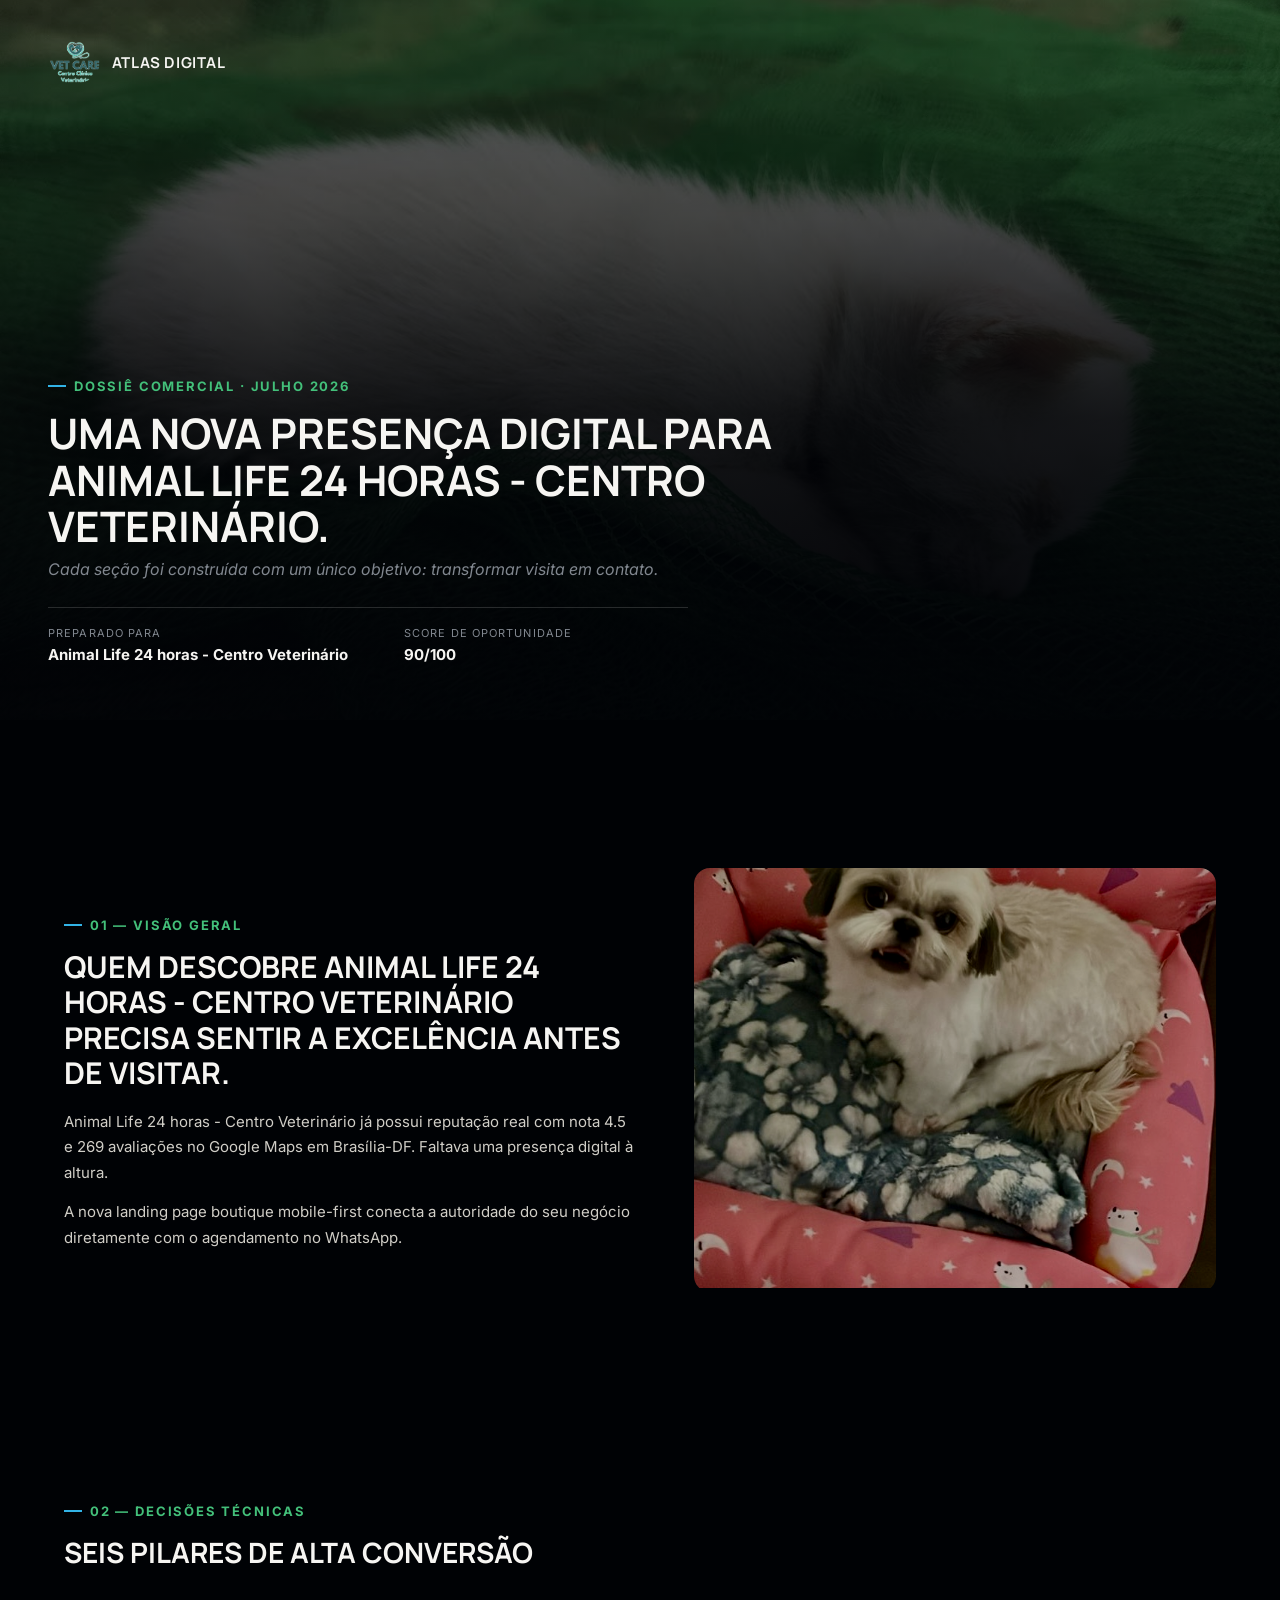
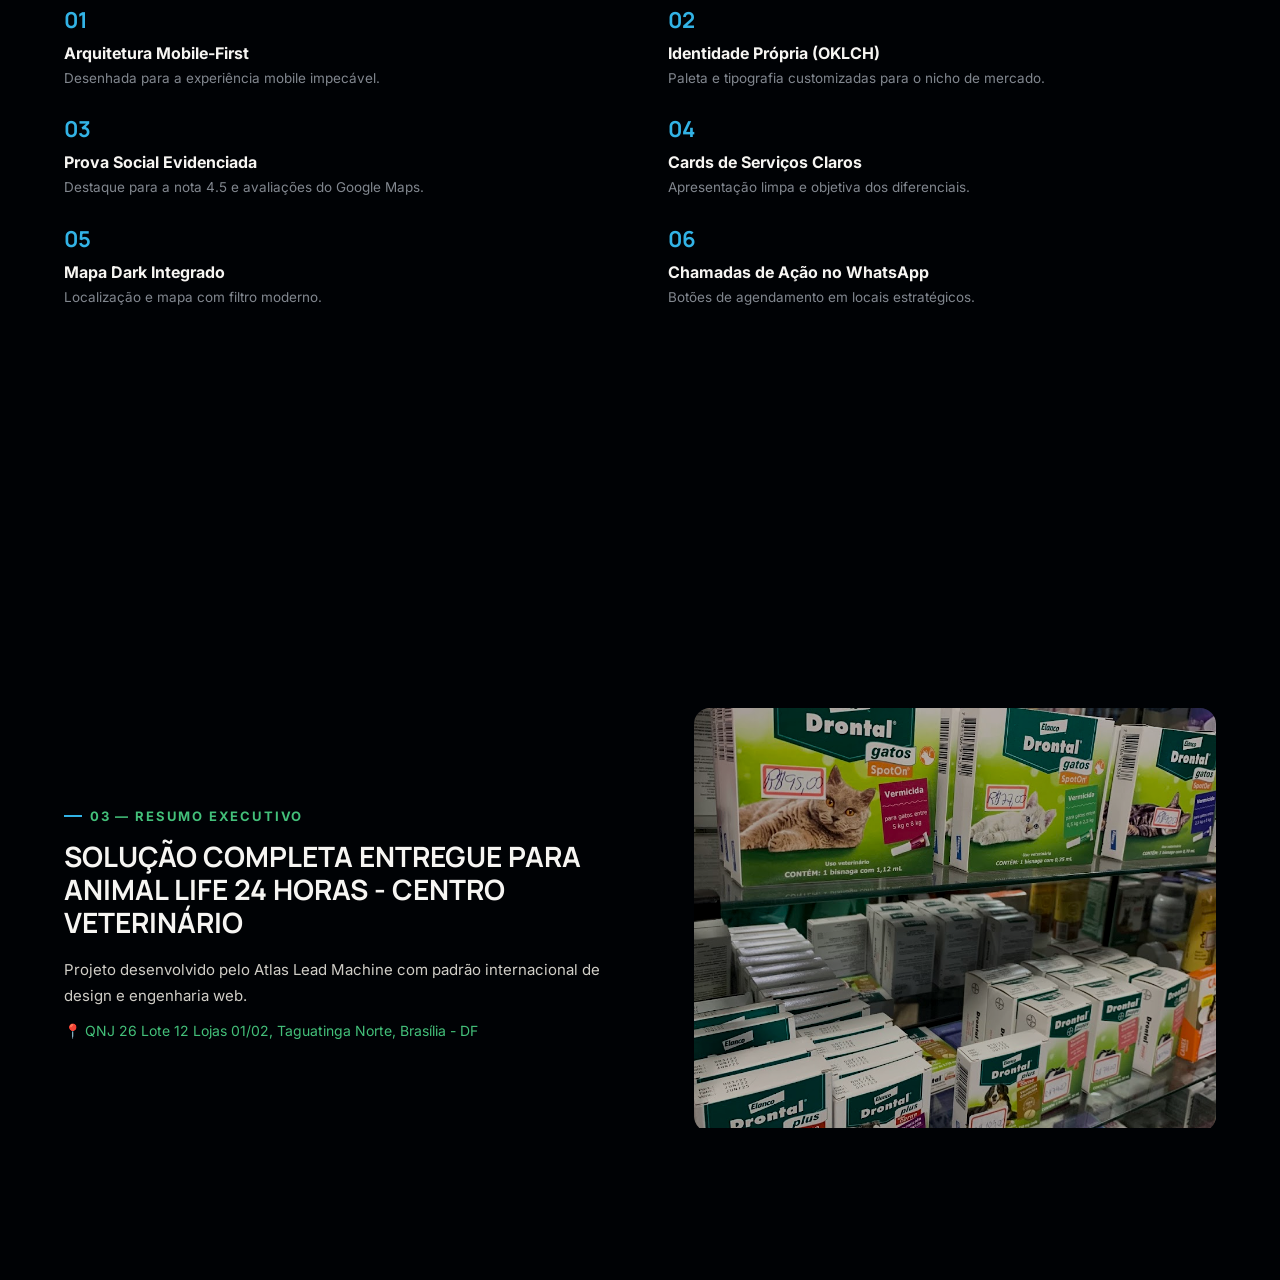
==== presentation/deck.html @ 10822656 "Bespoke DEO benchmark build for Animal Life 24 horas - Centro Veterinário (Atlas VIP - Mobile-first)" ====
<!DOCTYPE html>
<html lang="pt-BR">
<head>
<meta charset="utf-8">
<title>Dossiê — Animal Life 24 horas - Centro Veterinário</title>
<link rel="preconnect" href="https://fonts.googleapis.com">
<link rel="preconnect" href="https://fonts.gstatic.com" crossorigin>
<link href="https://fonts.googleapis.com/css2?family=Manrope:wght@700;800&family=Inter:wght@400;500;600;700&display=swap" rel="stylesheet">
<style>
  * { box-sizing:border-box; margin:0; padding:0; }
  body { background:oklch(0.08 0.02 255); font-family:'Inter', sans-serif; }
  .disp { font-family:'Manrope', sans-serif; font-weight:700; }
  .slide { width:1280px; height:720px; position:relative; overflow:hidden; background:oklch(0.08 0.02 255); color:oklch(0.97 0.004 90); }
  .eyebrow { display:inline-flex; align-items:center; gap:8px; font-weight:700; letter-spacing:.14em; font-size:13px; color:oklch(0.72 0.15 155); text-transform:uppercase; }
  .eyebrow::before { content:''; width:18px; height:2px; background:oklch(0.72 0.13 230); display:inline-block; }
  .photo-treat { filter: grayscale(.08) contrast(1.1) brightness(.72); }
  .num { font-family:'Manrope', sans-serif; font-weight:700; color:oklch(0.72 0.13 230); font-size:22px; }
  .panel { background:oklch(0.11 0.02 255); border:1px solid oklch(1 0 0 / 8%); border-radius:16px; }
  .muted { color: oklch(0.62 0.014 255); }
  .ink { color: oklch(0.85 0.01 90); }
</style>
</head>
<body>

<!-- SLIDE 0 — CAPA -->
<section class="slide">
  <img src="../assets/img/photo_1.jpg" class="photo-treat" style="position:absolute;inset:0;width:100%;height:100%;object-fit:cover;">
  <div style="position:absolute;inset:0;background:linear-gradient(0deg,oklch(0.08 0.02 255 / .97) 10%,oklch(0.08 0.02 255 / .88) 42%,oklch(0.08 0.02 255 / .6) 70%,oklch(0.08 0.02 255 / .4) 100%);"></div>
  <div style="position:absolute;top:40px;left:48px;display:flex;align-items:center;gap:12px;">
    <img src="../assets/img/logo.png" style="height:44px;border-radius:50%;">
    <span style="font-family:'Manrope', sans-serif;font-weight:700;font-size:15px;text-transform:uppercase;letter-spacing:.04em;">Atlas Digital</span>
  </div>
  <div style="position:absolute;left:48px;right:48px;bottom:56px;">
    <span class="eyebrow">Dossiê Comercial · Julho 2026</span>
    <h1 class="disp" style="font-size:42px;line-height:1.1;text-transform:uppercase;margin:16px 0 10px;max-width:860px;">Uma nova presença digital para Animal Life 24 horas - Centro Veterinário.</h1>
    <p style="font-style:italic;font-size:16px;max-width:640px;margin-bottom:28px;" class="muted">Cada seção foi construída com um único objetivo: transformar visita em contato.</p>
    <div style="display:flex;gap:56px;padding-top:18px;border-top:1px solid oklch(1 0 0 / 15%);max-width:640px;">
      <div><span style="font-size:11px;letter-spacing:.1em;text-transform:uppercase;display:block;margin-bottom:4px;" class="muted">Preparado para</span><strong style="font-size:15px;">Animal Life 24 horas - Centro Veterinário</strong></div>
      <div><span style="font-size:11px;letter-spacing:.1em;text-transform:uppercase;display:block;margin-bottom:4px;" class="muted">Score de Oportunidade</span><strong style="font-size:15px;">90/100</strong></div>
    </div>
  </div>
</section>

<!-- SLIDE 1 — VISÃO GERAL -->
<section class="slide" style="display:flex;align-items:center;padding:0 64px;gap:56px;">
  <div style="flex:1.1;">
    <span class="eyebrow">01 — Visão Geral</span>
    <h2 class="disp" style="font-size:30px;text-transform:uppercase;line-height:1.18;margin:16px 0 18px;">Quem descobre Animal Life 24 horas - Centro Veterinário precisa sentir a excelência antes de visitar.</h2>
    <p style="font-size:15px;line-height:1.7;margin-bottom:14px;" class="ink">Animal Life 24 horas - Centro Veterinário já possui reputação real com nota 4.5 e 269 avaliações no Google Maps em Brasília-DF. Faltava uma presença digital à altura.</p>
    <p style="font-size:15px;line-height:1.7;" class="ink">A nova landing page boutique mobile-first conecta a autoridade do seu negócio diretamente com o agendamento no WhatsApp.</p>
  </div>
  <div style="flex:1;border-radius:16px;overflow:hidden;">
    <img src="../assets/img/photo_2.jpg" class="photo-treat" style="width:100%;height:420px;object-fit:cover;">
  </div>
</section>

<!-- SLIDE 2 — DECISÕES DE DESIGN -->
<section class="slide" style="padding:56px 64px;">
  <span class="eyebrow">02 — Decisões Técnicas</span>
  <h2 class="disp" style="font-size:28px;text-transform:uppercase;margin:14px 0 34px;">Seis pilares de alta conversão</h2>
  <div style="display:grid;grid-template-columns:1fr 1fr;column-gap:56px;row-gap:26px;">
    <div><span class="num">01</span><strong style="display:block;font-size:16px;margin:8px 0 4px;">Arquitetura Mobile-First</strong><span style="font-size:13.5px;line-height:1.5;" class="muted">Desenhada para a experiência mobile impecável.</span></div>
    <div><span class="num">02</span><strong style="display:block;font-size:16px;margin:8px 0 4px;">Identidade Própria (OKLCH)</strong><span style="font-size:13.5px;line-height:1.5;" class="muted">Paleta e tipografia customizadas para o nicho de mercado.</span></div>
    <div><span class="num">03</span><strong style="display:block;font-size:16px;margin:8px 0 4px;">Prova Social Evidenciada</strong><span style="font-size:13.5px;line-height:1.5;" class="muted">Destaque para a nota 4.5 e avaliações do Google Maps.</span></div>
    <div><span class="num">04</span><strong style="display:block;font-size:16px;margin:8px 0 4px;">Cards de Serviços Claros</strong><span style="font-size:13.5px;line-height:1.5;" class="muted">Apresentação limpa e objetiva dos diferenciais.</span></div>
    <div><span class="num">05</span><strong style="display:block;font-size:16px;margin:8px 0 4px;">Mapa Dark Integrado</strong><span style="font-size:13.5px;line-height:1.5;" class="muted">Localização e mapa com filtro moderno.</span></div>
    <div><span class="num">06</span><strong style="display:block;font-size:16px;margin:8px 0 4px;">Chamadas de Ação no WhatsApp</strong><span style="font-size:13.5px;line-height:1.5;" class="muted">Botões de agendamento em locais estratégicos.</span></div>
  </div>
</section>

<!-- SLIDE 3 — RESUMO DO PROJETO -->
<section class="slide" style="display:flex;align-items:center;padding:0 64px;gap:56px;">
  <div style="flex:1.1;">
    <span class="eyebrow">03 — Resumo Executivo</span>
    <h2 class="disp" style="font-size:28px;text-transform:uppercase;line-height:1.18;margin:16px 0 18px;">Solução completa entregue para Animal Life 24 horas - Centro Veterinário</h2>
    <p style="font-size:15px;line-height:1.7;margin-bottom:14px;" class="ink">Projeto desenvolvido pelo Atlas Lead Machine com padrão internacional de design e engenharia web.</p>
    <p style="font-size:14px;color:oklch(0.72 0.15 155);">📍 QNJ 26 Lote 12 Lojas 01/02, Taguatinga Norte, Brasília - DF</p>
  </div>
  <div style="flex:1;border-radius:16px;overflow:hidden;">
    <img src="../assets/img/photo_3.jpg" class="photo-treat" style="width:100%;height:420px;object-fit:cover;">
  </div>
</section>

</body>
</html>
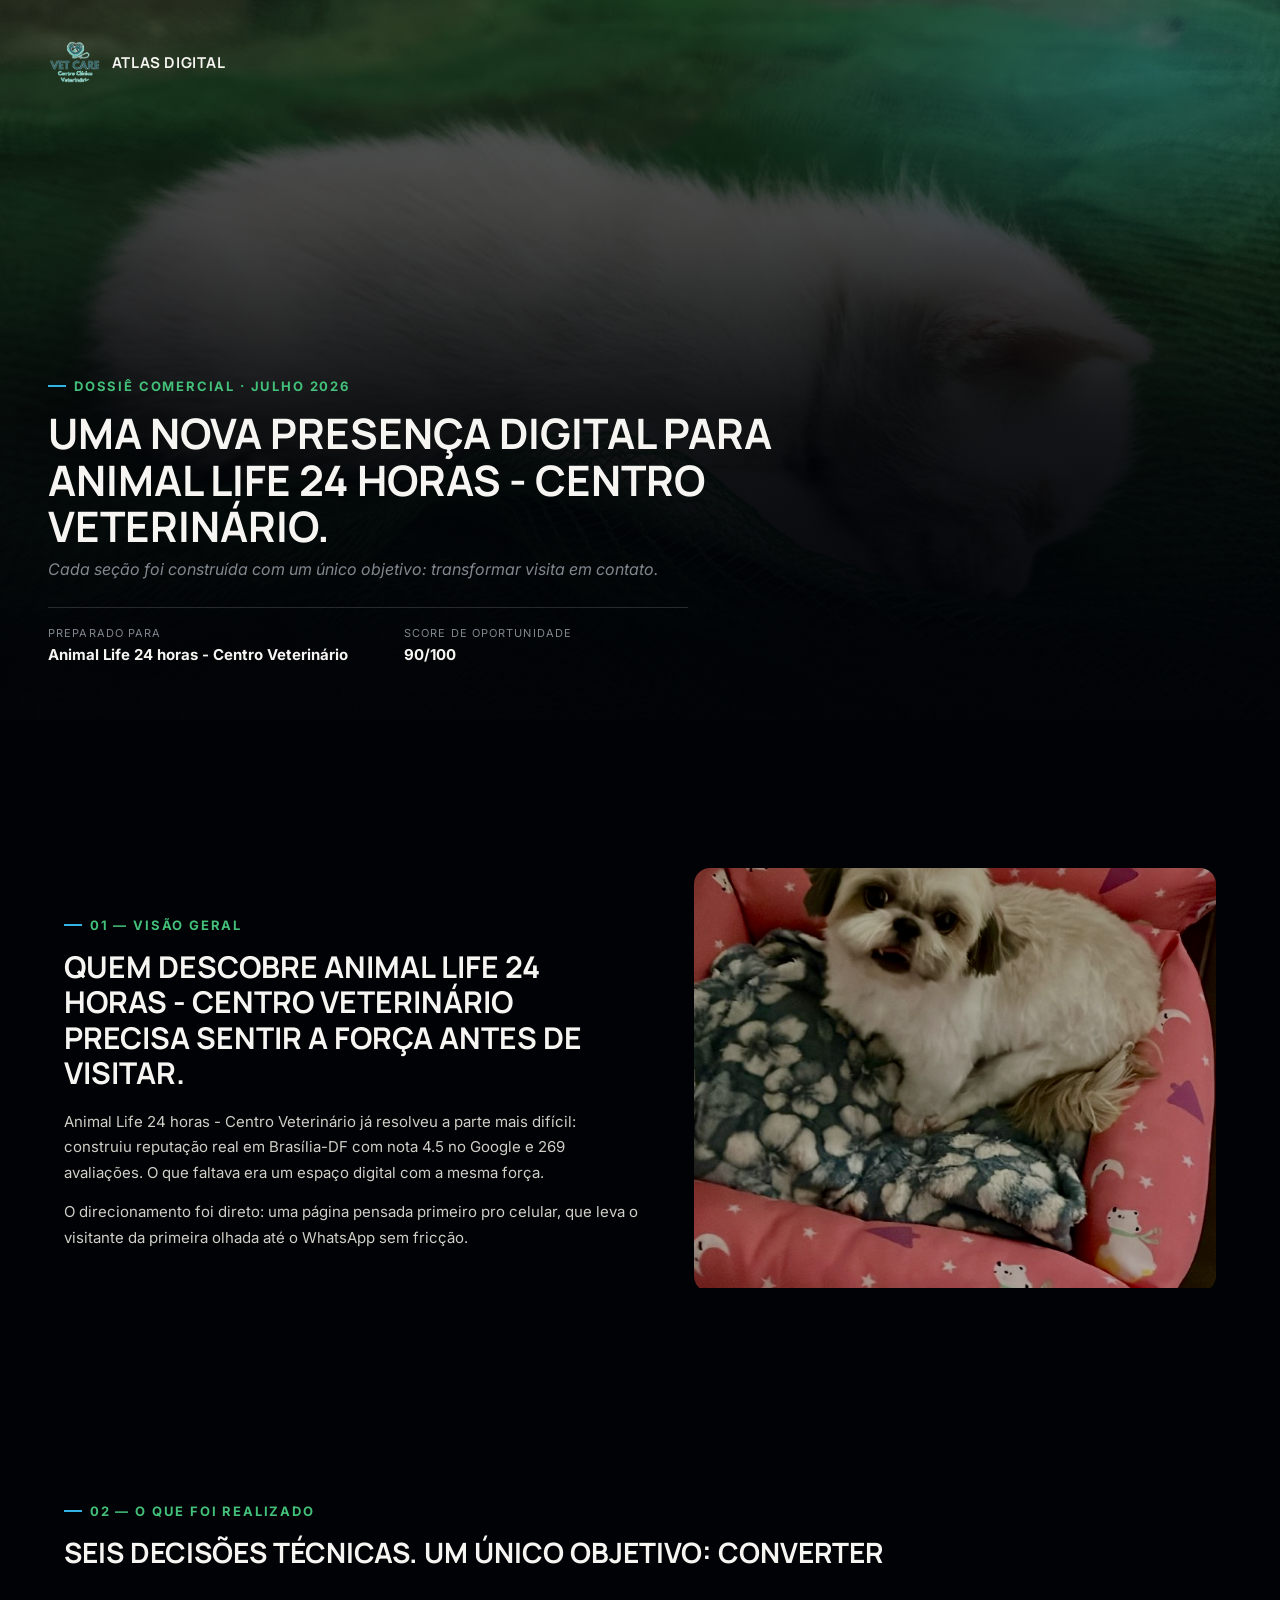
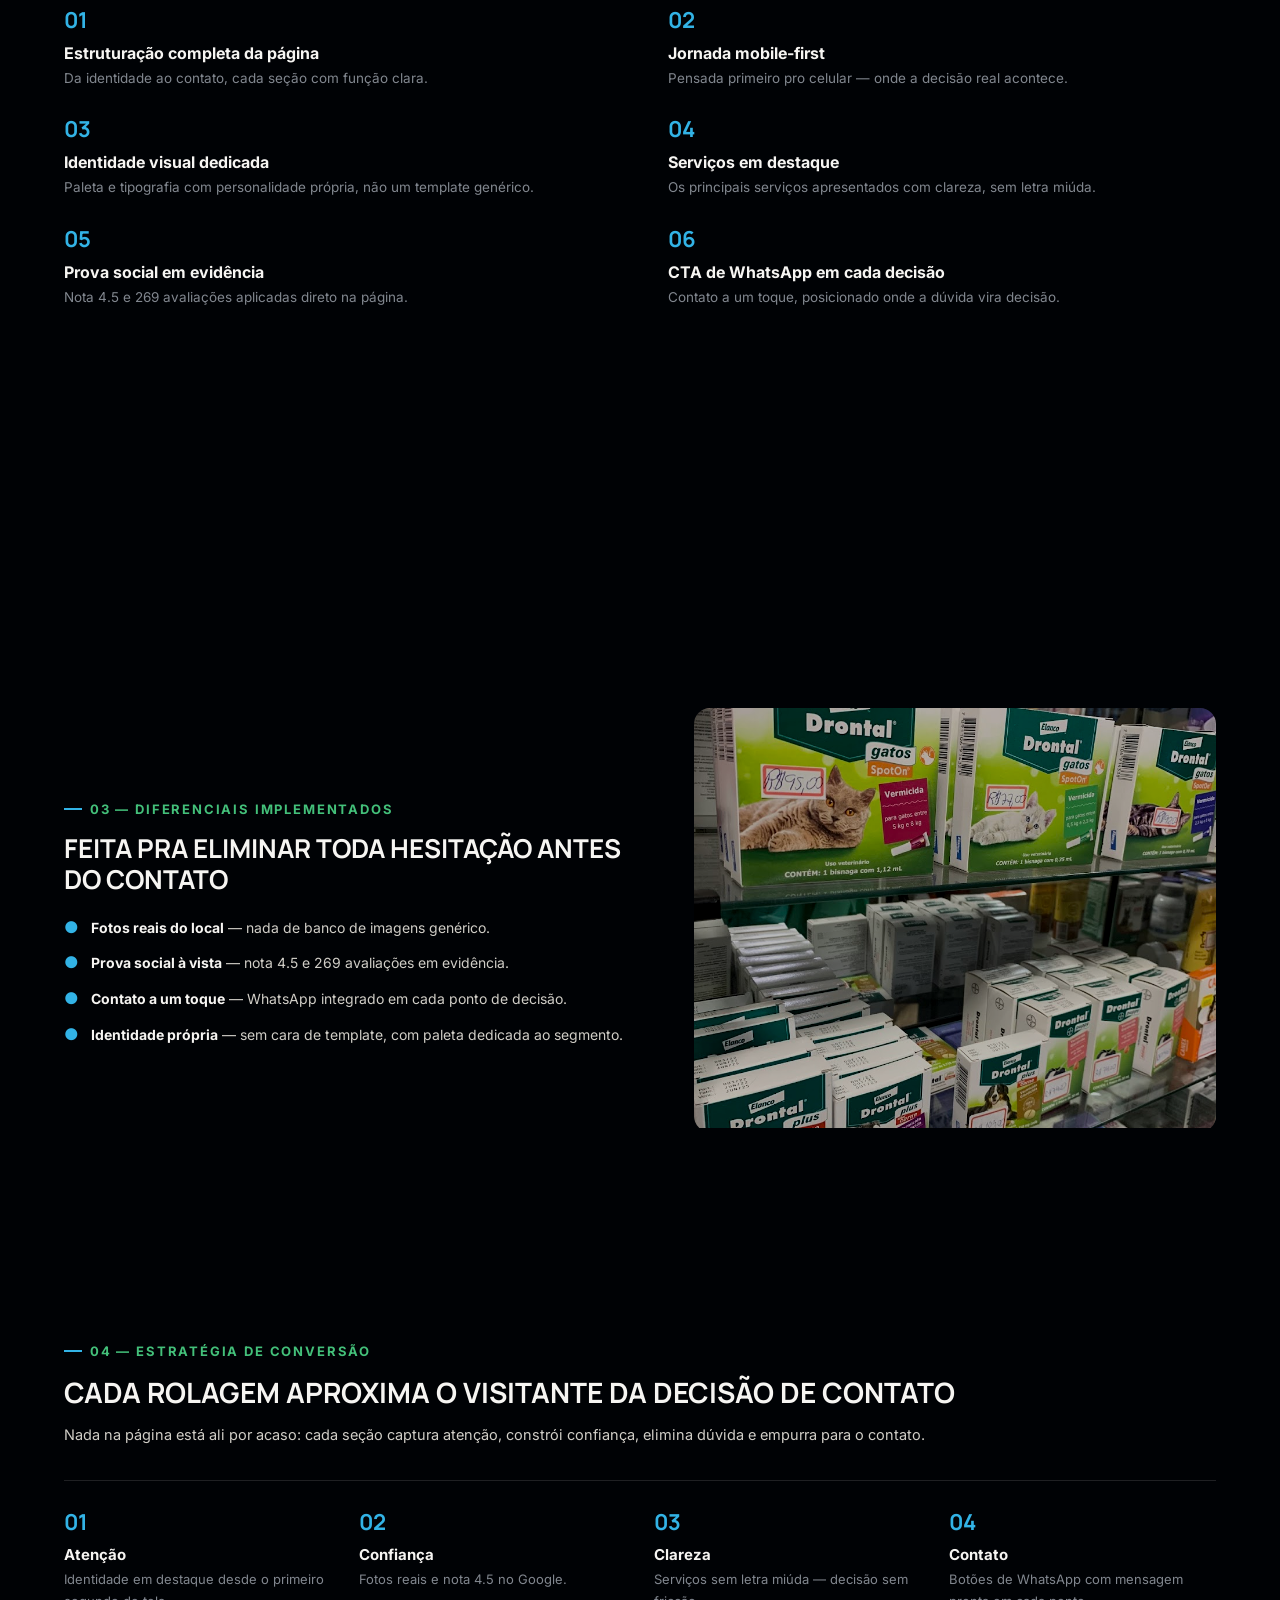
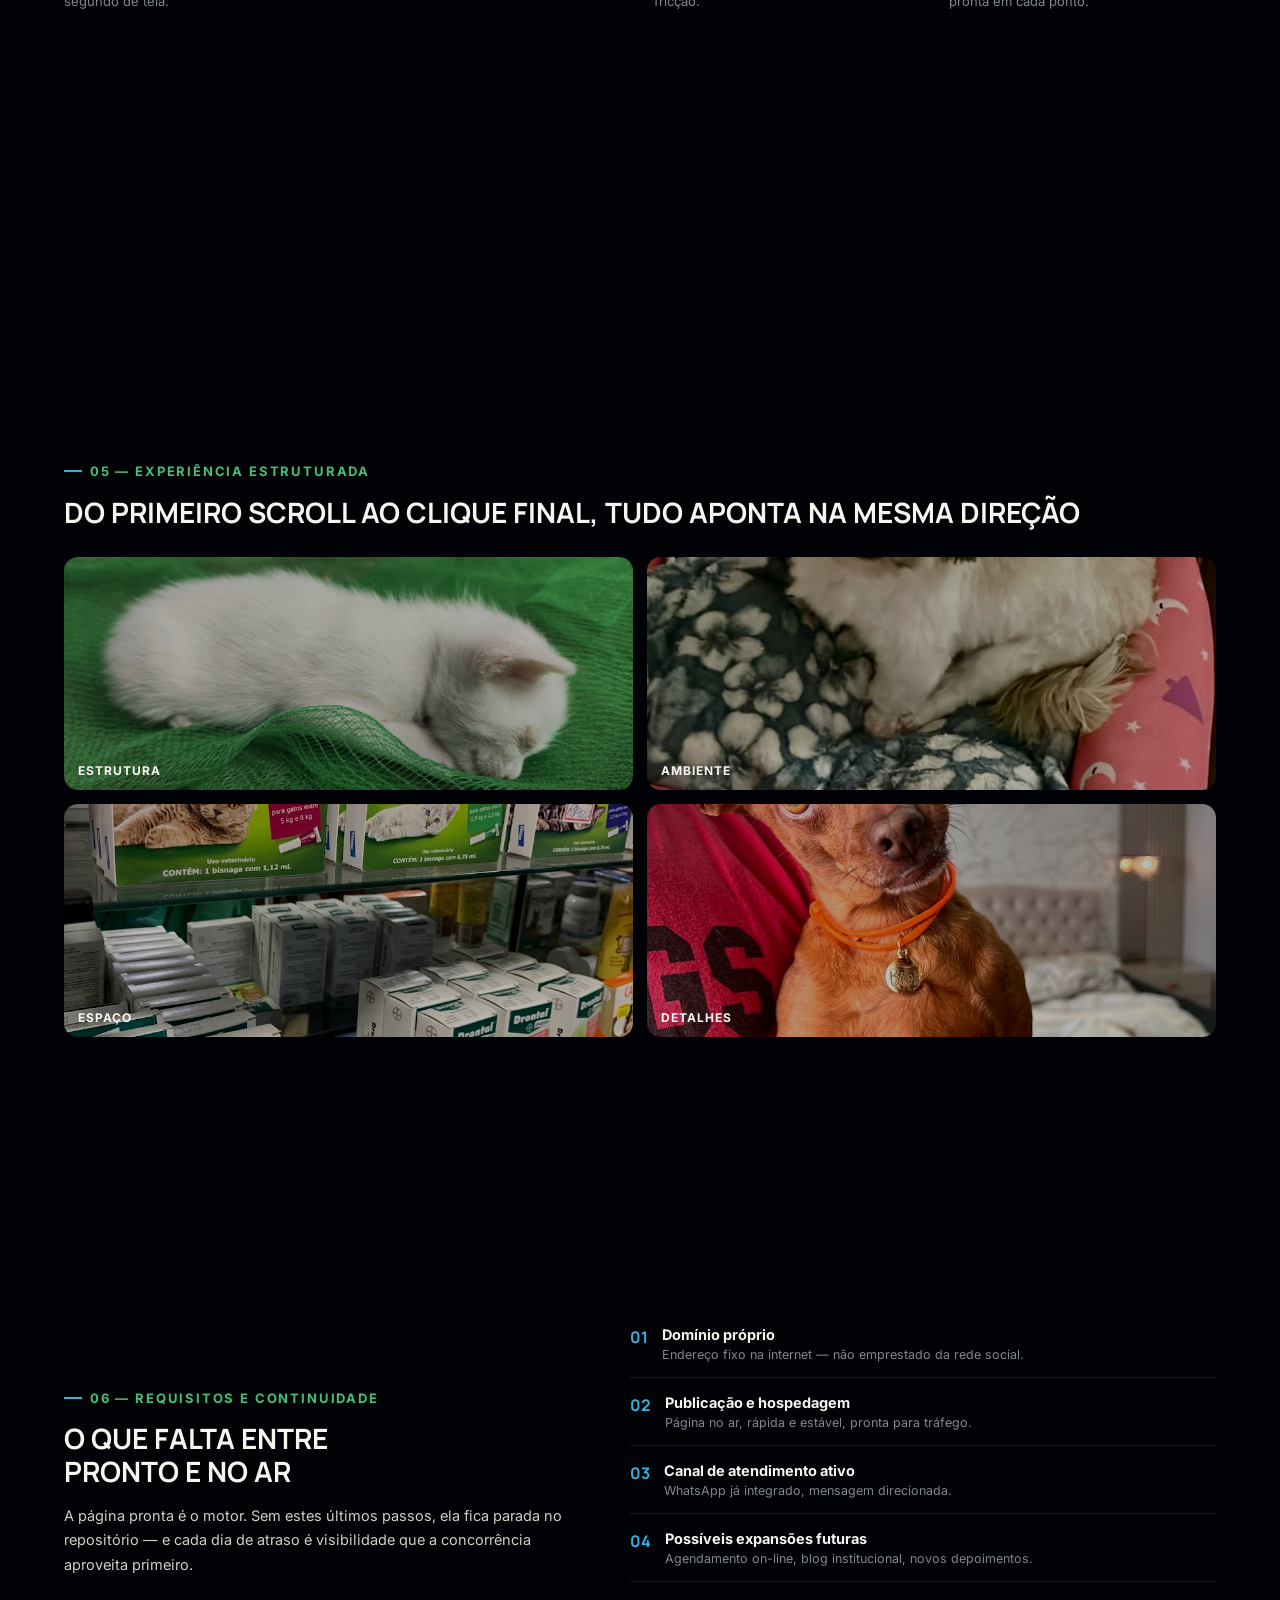
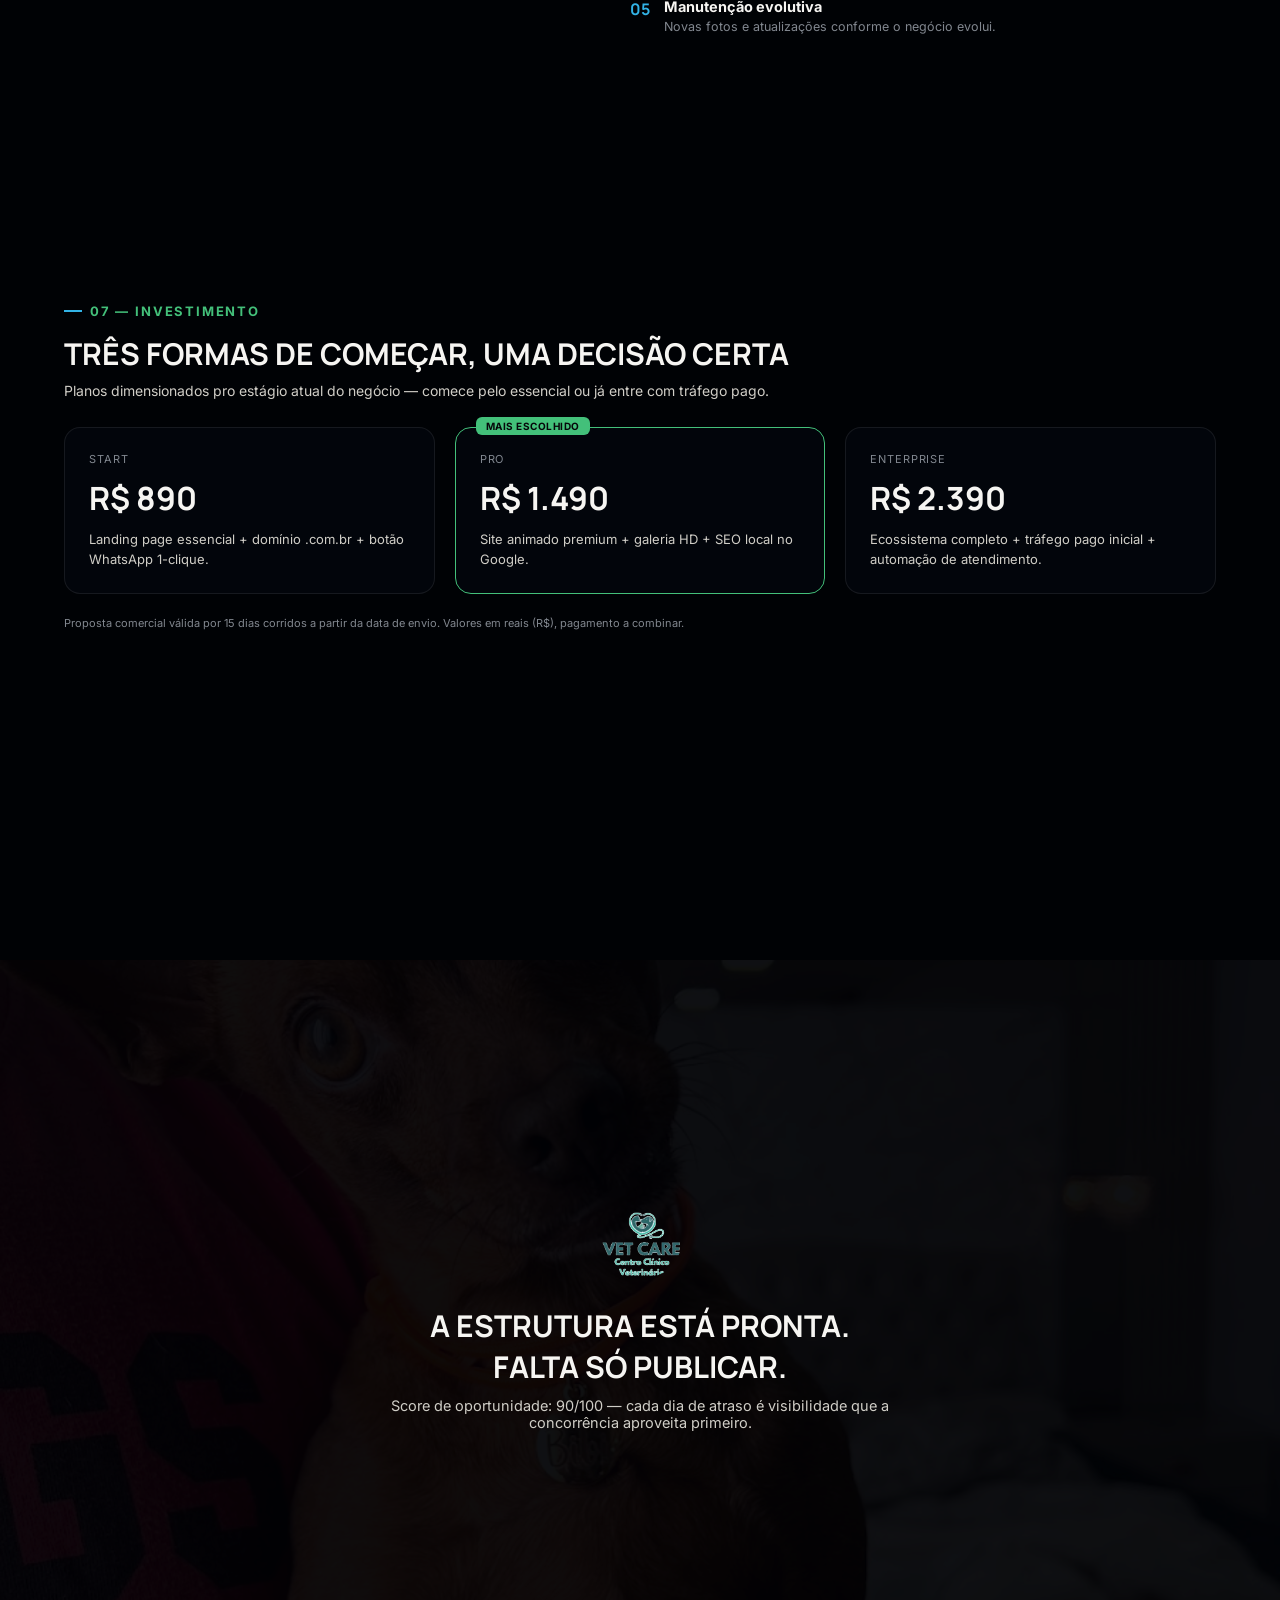
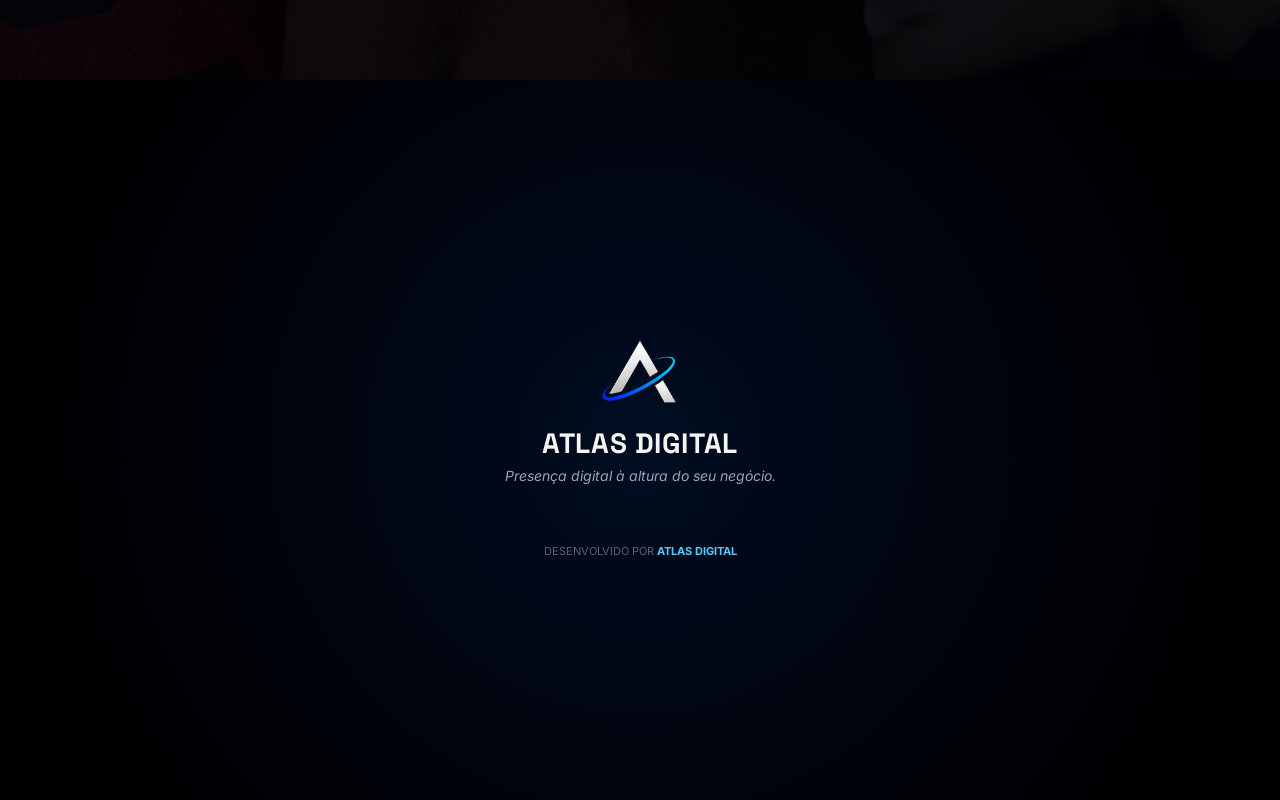
==== commit ebcbecaa: "Add complete 10-slide PDF dossier with Investment proposal" ====
--- a/presentation/deck.html
+++ b/presentation/deck.html
@@ -5,7 +5,7 @@
 <title>Dossiê — Animal Life 24 horas - Centro Veterinário</title>
 <link rel="preconnect" href="https://fonts.googleapis.com">
 <link rel="preconnect" href="https://fonts.gstatic.com" crossorigin>
-<link href="https://fonts.googleapis.com/css2?family=Manrope:wght@700;800&family=Inter:wght@400;500;600;700&display=swap" rel="stylesheet">
+<link href="https://fonts.googleapis.com/css2?family=Manrope:wght@700;800&family=Inter:wght@400;500;600;700&family=Space+Grotesk:wght@700&display=swap" rel="stylesheet">
 <style>
   * { box-sizing:border-box; margin:0; padding:0; }
   body { background:oklch(0.08 0.02 255); font-family:'Inter', sans-serif; }
@@ -26,6 +26,7 @@
 <section class="slide">
   <img src="../assets/img/photo_1.jpg" class="photo-treat" style="position:absolute;inset:0;width:100%;height:100%;object-fit:cover;">
   <div style="position:absolute;inset:0;background:linear-gradient(0deg,oklch(0.08 0.02 255 / .97) 10%,oklch(0.08 0.02 255 / .88) 42%,oklch(0.08 0.02 255 / .6) 70%,oklch(0.08 0.02 255 / .4) 100%);"></div>
+  <div style="position:absolute;inset:0;background:radial-gradient(ellipse 50% 40% at 90% 10%,oklch(0.72 0.13 230 / .25),transparent 70%);"></div>
   <div style="position:absolute;top:40px;left:48px;display:flex;align-items:center;gap:12px;">
     <img src="../assets/img/logo.png" style="height:44px;border-radius:50%;">
     <span style="font-family:'Manrope', sans-serif;font-weight:700;font-size:15px;text-transform:uppercase;letter-spacing:.04em;">Atlas Digital</span>
@@ -45,41 +46,131 @@
 <section class="slide" style="display:flex;align-items:center;padding:0 64px;gap:56px;">
   <div style="flex:1.1;">
     <span class="eyebrow">01 — Visão Geral</span>
-    <h2 class="disp" style="font-size:30px;text-transform:uppercase;line-height:1.18;margin:16px 0 18px;">Quem descobre Animal Life 24 horas - Centro Veterinário precisa sentir a excelência antes de visitar.</h2>
-    <p style="font-size:15px;line-height:1.7;margin-bottom:14px;" class="ink">Animal Life 24 horas - Centro Veterinário já possui reputação real com nota 4.5 e 269 avaliações no Google Maps em Brasília-DF. Faltava uma presença digital à altura.</p>
-    <p style="font-size:15px;line-height:1.7;" class="ink">A nova landing page boutique mobile-first conecta a autoridade do seu negócio diretamente com o agendamento no WhatsApp.</p>
+    <h2 class="disp" style="font-size:30px;text-transform:uppercase;line-height:1.18;margin:16px 0 18px;">Quem descobre Animal Life 24 horas - Centro Veterinário precisa sentir a força antes de visitar.</h2>
+    <p style="font-size:15px;line-height:1.7;margin-bottom:14px;" class="ink">Animal Life 24 horas - Centro Veterinário já resolveu a parte mais difícil: construiu reputação real em Brasília-DF com nota 4.5 no Google e 269 avaliações. O que faltava era um espaço digital com a mesma força.</p>
+    <p style="font-size:15px;line-height:1.7;" class="ink">O direcionamento foi direto: uma página pensada primeiro pro celular, que leva o visitante da primeira olhada até o WhatsApp sem fricção.</p>
   </div>
   <div style="flex:1;border-radius:16px;overflow:hidden;">
     <img src="../assets/img/photo_2.jpg" class="photo-treat" style="width:100%;height:420px;object-fit:cover;">
   </div>
 </section>
 
-<!-- SLIDE 2 — DECISÕES DE DESIGN -->
+<!-- SLIDE 2 — O QUE FOI REALIZADO -->
 <section class="slide" style="padding:56px 64px;">
-  <span class="eyebrow">02 — Decisões Técnicas</span>
-  <h2 class="disp" style="font-size:28px;text-transform:uppercase;margin:14px 0 34px;">Seis pilares de alta conversão</h2>
+  <span class="eyebrow">02 — O que foi realizado</span>
+  <h2 class="disp" style="font-size:28px;text-transform:uppercase;margin:14px 0 34px;">Seis decisões técnicas. Um único objetivo: converter</h2>
   <div style="display:grid;grid-template-columns:1fr 1fr;column-gap:56px;row-gap:26px;">
-    <div><span class="num">01</span><strong style="display:block;font-size:16px;margin:8px 0 4px;">Arquitetura Mobile-First</strong><span style="font-size:13.5px;line-height:1.5;" class="muted">Desenhada para a experiência mobile impecável.</span></div>
-    <div><span class="num">02</span><strong style="display:block;font-size:16px;margin:8px 0 4px;">Identidade Própria (OKLCH)</strong><span style="font-size:13.5px;line-height:1.5;" class="muted">Paleta e tipografia customizadas para o nicho de mercado.</span></div>
-    <div><span class="num">03</span><strong style="display:block;font-size:16px;margin:8px 0 4px;">Prova Social Evidenciada</strong><span style="font-size:13.5px;line-height:1.5;" class="muted">Destaque para a nota 4.5 e avaliações do Google Maps.</span></div>
-    <div><span class="num">04</span><strong style="display:block;font-size:16px;margin:8px 0 4px;">Cards de Serviços Claros</strong><span style="font-size:13.5px;line-height:1.5;" class="muted">Apresentação limpa e objetiva dos diferenciais.</span></div>
-    <div><span class="num">05</span><strong style="display:block;font-size:16px;margin:8px 0 4px;">Mapa Dark Integrado</strong><span style="font-size:13.5px;line-height:1.5;" class="muted">Localização e mapa com filtro moderno.</span></div>
-    <div><span class="num">06</span><strong style="display:block;font-size:16px;margin:8px 0 4px;">Chamadas de Ação no WhatsApp</strong><span style="font-size:13.5px;line-height:1.5;" class="muted">Botões de agendamento em locais estratégicos.</span></div>
+    <div><span class="num">01</span><strong style="display:block;font-size:16px;margin:8px 0 4px;">Estruturação completa da página</strong><span style="font-size:13.5px;line-height:1.5;" class="muted">Da identidade ao contato, cada seção com função clara.</span></div>
+    <div><span class="num">02</span><strong style="display:block;font-size:16px;margin:8px 0 4px;">Jornada mobile-first</strong><span style="font-size:13.5px;line-height:1.5;" class="muted">Pensada primeiro pro celular — onde a decisão real acontece.</span></div>
+    <div><span class="num">03</span><strong style="display:block;font-size:16px;margin:8px 0 4px;">Identidade visual dedicada</strong><span style="font-size:13.5px;line-height:1.5;" class="muted">Paleta e tipografia com personalidade própria, não um template genérico.</span></div>
+    <div><span class="num">04</span><strong style="display:block;font-size:16px;margin:8px 0 4px;">Serviços em destaque</strong><span style="font-size:13.5px;line-height:1.5;" class="muted">Os principais serviços apresentados com clareza, sem letra miúda.</span></div>
+    <div><span class="num">05</span><strong style="display:block;font-size:16px;margin:8px 0 4px;">Prova social em evidência</strong><span style="font-size:13.5px;line-height:1.5;" class="muted">Nota 4.5 e 269 avaliações aplicadas direto na página.</span></div>
+    <div><span class="num">06</span><strong style="display:block;font-size:16px;margin:8px 0 4px;">CTA de WhatsApp em cada decisão</strong><span style="font-size:13.5px;line-height:1.5;" class="muted">Contato a um toque, posicionado onde a dúvida vira decisão.</span></div>
   </div>
 </section>
 
-<!-- SLIDE 3 — RESUMO DO PROJETO -->
+<!-- SLIDE 3 — DIFERENCIAIS -->
 <section class="slide" style="display:flex;align-items:center;padding:0 64px;gap:56px;">
   <div style="flex:1.1;">
-    <span class="eyebrow">03 — Resumo Executivo</span>
-    <h2 class="disp" style="font-size:28px;text-transform:uppercase;line-height:1.18;margin:16px 0 18px;">Solução completa entregue para Animal Life 24 horas - Centro Veterinário</h2>
-    <p style="font-size:15px;line-height:1.7;margin-bottom:14px;" class="ink">Projeto desenvolvido pelo Atlas Lead Machine com padrão internacional de design e engenharia web.</p>
-    <p style="font-size:14px;color:oklch(0.72 0.15 155);">📍 QNJ 26 Lote 12 Lojas 01/02, Taguatinga Norte, Brasília - DF</p>
+    <span class="eyebrow">03 — Diferenciais implementados</span>
+    <h2 class="disp" style="font-size:26px;text-transform:uppercase;line-height:1.18;margin:16px 0 22px;">Feita pra eliminar toda hesitação antes do contato</h2>
+    <div style="display:flex;flex-direction:column;gap:14px;">
+      <div style="display:flex;gap:12px;"><span style="color:oklch(0.72 0.13 230);">●</span><span style="font-size:14px;line-height:1.55;" class="ink"><strong style="color:oklch(0.97 0.004 90);">Fotos reais do local</strong> — nada de banco de imagens genérico.</span></div>
+      <div style="display:flex;gap:12px;"><span style="color:oklch(0.72 0.13 230);">●</span><span style="font-size:14px;line-height:1.55;" class="ink"><strong style="color:oklch(0.97 0.004 90);">Prova social à vista</strong> — nota 4.5 e 269 avaliações em evidência.</span></div>
+      <div style="display:flex;gap:12px;"><span style="color:oklch(0.72 0.13 230);">●</span><span style="font-size:14px;line-height:1.55;" class="ink"><strong style="color:oklch(0.97 0.004 90);">Contato a um toque</strong> — WhatsApp integrado em cada ponto de decisão.</span></div>
+      <div style="display:flex;gap:12px;"><span style="color:oklch(0.72 0.13 230);">●</span><span style="font-size:14px;line-height:1.55;" class="ink"><strong style="color:oklch(0.97 0.004 90);">Identidade própria</strong> — sem cara de template, com paleta dedicada ao segmento.</span></div>
+    </div>
   </div>
   <div style="flex:1;border-radius:16px;overflow:hidden;">
     <img src="../assets/img/photo_3.jpg" class="photo-treat" style="width:100%;height:420px;object-fit:cover;">
   </div>
 </section>
 
+<!-- SLIDE 4 — ESTRATÉGIA DE CONVERSÃO -->
+<section class="slide" style="padding:56px 64px;">
+  <span class="eyebrow">04 — Estratégia de conversão</span>
+  <h2 class="disp" style="font-size:28px;text-transform:uppercase;margin:14px 0 12px;">Cada rolagem aproxima o visitante da decisão de contato</h2>
+  <p style="font-size:14.5px;line-height:1.6;max-width:920px;margin-bottom:34px;" class="ink">Nada na página está ali por acaso: cada seção captura atenção, constrói confiança, elimina dúvida e empurra para o contato.</p>
+  <div style="display:grid;grid-template-columns:repeat(4,1fr);gap:28px;border-top:1px solid oklch(1 0 0 / 12%);padding-top:26px;">
+    <div><span class="num">01</span><strong style="display:block;font-size:15px;margin:8px 0 4px;">Atenção</strong><span style="font-size:13px;line-height:1.5;" class="muted">Identidade em destaque desde o primeiro segundo de tela.</span></div>
+    <div><span class="num">02</span><strong style="display:block;font-size:15px;margin:8px 0 4px;">Confiança</strong><span style="font-size:13px;line-height:1.5;" class="muted">Fotos reais e nota 4.5 no Google.</span></div>
+    <div><span class="num">03</span><strong style="display:block;font-size:15px;margin:8px 0 4px;">Clareza</strong><span style="font-size:13px;line-height:1.5;" class="muted">Serviços sem letra miúda — decisão sem fricção.</span></div>
+    <div><span class="num">04</span><strong style="display:block;font-size:15px;margin:8px 0 4px;">Contato</strong><span style="font-size:13px;line-height:1.5;" class="muted">Botões de WhatsApp com mensagem pronta em cada ponto.</span></div>
+  </div>
+</section>
+
+<!-- SLIDE 5 — EXPERIÊNCIA ESTRUTURADA -->
+<section class="slide" style="padding:56px 64px;">
+  <span class="eyebrow">05 — Experiência estruturada</span>
+  <h2 class="disp" style="font-size:28px;text-transform:uppercase;margin:14px 0 26px;">Do primeiro scroll ao clique final, tudo aponta na mesma direção</h2>
+  <div style="display:grid;grid-template-columns:1fr 1fr;grid-template-rows:1fr 1fr;gap:14px;height:480px;">
+    <div style="position:relative;border-radius:14px;overflow:hidden;"><img src="../assets/img/photo_1.jpg" class="photo-treat" style="width:100%;height:100%;object-fit:cover;object-position:center;"><span style="position:absolute;left:14px;bottom:12px;font-size:12px;font-weight:700;letter-spacing:.08em;text-transform:uppercase;">Estrutura</span></div>
+    <div style="position:relative;border-radius:14px;overflow:hidden;"><img src="../assets/img/photo_2.jpg" class="photo-treat" style="width:100%;height:100%;object-fit:cover;object-position:center;"><span style="position:absolute;left:14px;bottom:12px;font-size:12px;font-weight:700;letter-spacing:.08em;text-transform:uppercase;">Ambiente</span></div>
+    <div style="position:relative;border-radius:14px;overflow:hidden;"><img src="../assets/img/photo_3.jpg" class="photo-treat" style="width:100%;height:100%;object-fit:cover;object-position:center;"><span style="position:absolute;left:14px;bottom:12px;font-size:12px;font-weight:700;letter-spacing:.08em;text-transform:uppercase;">Espaço</span></div>
+    <div style="position:relative;border-radius:14px;overflow:hidden;"><img src="../assets/img/photo_4.jpg" class="photo-treat" style="width:100%;height:100%;object-fit:cover;object-position:center;"><span style="position:absolute;left:14px;bottom:12px;font-size:12px;font-weight:700;letter-spacing:.08em;text-transform:uppercase;">Detalhes</span></div>
+  </div>
+</section>
+
+<!-- SLIDE 6 — REQUISITOS E CONTINUIDADE -->
+<section class="slide" style="display:flex;align-items:center;padding:0 64px;gap:56px;">
+  <div style="flex:1;">
+    <span class="eyebrow">06 — Requisitos e continuidade</span>
+    <h2 class="disp" style="font-size:28px;text-transform:uppercase;line-height:1.18;margin:16px 0 16px;">O que falta entre<br>pronto e no ar</h2>
+    <p style="font-size:14.5px;line-height:1.7;" class="ink">A página pronta é o motor. Sem estes últimos passos, ela fica parada no repositório — e cada dia de atraso é visibilidade que a concorrência aproveita primeiro.</p>
+  </div>
+  <div style="flex:1.15;display:flex;flex-direction:column;gap:16px;">
+    <div style="display:flex;gap:14px;border-bottom:1px solid oklch(1 0 0 / 10%);padding-bottom:14px;"><span class="num" style="font-size:16px;">01</span><div><strong style="display:block;font-size:14.5px;">Domínio próprio</strong><span style="font-size:12.5px;" class="muted">Endereço fixo na internet — não emprestado da rede social.</span></div></div>
+    <div style="display:flex;gap:14px;border-bottom:1px solid oklch(1 0 0 / 10%);padding-bottom:14px;"><span class="num" style="font-size:16px;">02</span><div><strong style="display:block;font-size:14.5px;">Publicação e hospedagem</strong><span style="font-size:12.5px;" class="muted">Página no ar, rápida e estável, pronta para tráfego.</span></div></div>
+    <div style="display:flex;gap:14px;border-bottom:1px solid oklch(1 0 0 / 10%);padding-bottom:14px;"><span class="num" style="font-size:16px;">03</span><div><strong style="display:block;font-size:14.5px;">Canal de atendimento ativo</strong><span style="font-size:12.5px;" class="muted">WhatsApp já integrado, mensagem direcionada.</span></div></div>
+    <div style="display:flex;gap:14px;border-bottom:1px solid oklch(1 0 0 / 10%);padding-bottom:14px;"><span class="num" style="font-size:16px;">04</span><div><strong style="display:block;font-size:14.5px;">Possíveis expansões futuras</strong><span style="font-size:12.5px;" class="muted">Agendamento on-line, blog institucional, novos depoimentos.</span></div></div>
+    <div style="display:flex;gap:14px;"><span class="num" style="font-size:16px;">05</span><div><strong style="display:block;font-size:14.5px;">Manutenção evolutiva</strong><span style="font-size:12.5px;" class="muted">Novas fotos e atualizações conforme o negócio evolui.</span></div></div>
+  </div>
+</section>
+
+<!-- SLIDE 7 — INVESTIMENTO (ATLAS) -->
+<section class="slide" style="padding:56px 64px;">
+  <span class="eyebrow">07 — Investimento</span>
+  <h2 class="disp" style="font-size:30px;text-transform:uppercase;margin:14px 0 8px;">Três formas de começar, uma decisão certa</h2>
+  <p style="font-size:14px;max-width:820px;margin-bottom:28px;" class="ink">Planos dimensionados pro estágio atual do negócio — comece pelo essencial ou já entre com tráfego pago.</p>
+  <div style="display:grid;grid-template-columns:repeat(3,1fr);gap:20px;">
+    <div class="panel" style="padding:24px;display:flex;flex-direction:column;gap:10px;">
+      <span style="font-size:11px;letter-spacing:.08em;text-transform:uppercase;" class="muted">Start</span>
+      <strong class="disp" style="font-size:32px;">R$ 890</strong>
+      <span style="font-size:13px;line-height:1.5;" class="ink">Landing page essencial + domínio .com.br + botão WhatsApp 1-clique.</span>
+    </div>
+    <div class="panel" style="padding:24px;display:flex;flex-direction:column;gap:10px;border:1.5px solid oklch(0.72 0.15 155);position:relative;">
+      <span style="position:absolute;top:-11px;left:20px;background:oklch(0.72 0.15 155);color:#06060a;font-size:10px;font-weight:700;letter-spacing:.05em;padding:3px 10px;border-radius:6px;text-transform:uppercase;">Mais escolhido</span>
+      <span style="font-size:11px;letter-spacing:.08em;text-transform:uppercase;" class="muted">Pro</span>
+      <strong class="disp" style="font-size:32px;">R$ 1.490</strong>
+      <span style="font-size:13px;line-height:1.5;" class="ink">Site animado premium + galeria HD + SEO local no Google.</span>
+    </div>
+    <div class="panel" style="padding:24px;display:flex;flex-direction:column;gap:10px;">
+      <span style="font-size:11px;letter-spacing:.08em;text-transform:uppercase;" class="muted">Enterprise</span>
+      <strong class="disp" style="font-size:32px;">R$ 2.390</strong>
+      <span style="font-size:13px;line-height:1.5;" class="ink">Ecossistema completo + tráfego pago inicial + automação de atendimento.</span>
+    </div>
+  </div>
+  <p style="font-size:11px;margin-top:22px;" class="muted">Proposta comercial válida por 15 dias corridos a partir da data de envio. Valores em reais (R$), pagamento a combinar.</p>
+</section>
+
+<!-- SLIDE 8 — CLOSING -->
+<section class="slide" style="position:relative;display:flex;align-items:center;justify-content:center;text-align:center;">
+  <img src="../assets/img/photo_4.jpg" class="photo-treat" style="position:absolute;inset:0;width:100%;height:100%;object-fit:cover;opacity:.5;">
+  <div style="position:absolute;inset:0;background:oklch(0.08 0.02 255 / .84);"></div>
+  <div style="position:relative;z-index:1;">
+    <img src="../assets/img/logo.png" style="height:70px;border-radius:50%;margin:0 auto 22px;">
+    <h2 class="disp" style="font-size:30px;text-transform:uppercase;margin-bottom:10px;">A estrutura está pronta.<br>Falta só publicar.</h2>
+    <p style="font-size:14.5px;max-width:520px;margin:0 auto;" class="ink">Score de oportunidade: 90/100 — cada dia de atraso é visibilidade que a concorrência aproveita primeiro.</p>
+  </div>
+</section>
+
+<!-- SLIDE 9 — CREDITO ATLAS DIGITAL -->
+<section class="slide" style="display:flex;flex-direction:column;align-items:center;justify-content:center;text-align:center;background:radial-gradient(circle,oklch(0.16 0.05 250),oklch(0.04 0.01 255));">
+  <img src="../assets/img/atlas-mark.png" style="height:84px;margin-bottom:18px;">
+  <div class="disp" style="font-size:28px;letter-spacing:.02em;font-family:'Space Grotesk',sans-serif;">ATLAS DIGITAL</div>
+  <p style="font-style:italic;font-size:14px;color:#9aa3b7;margin-top:6px;">Presença digital à altura do seu negócio.</p>
+  <p style="font-size:11px;color:#5a6376;margin-top:60px;">DESENVOLVIDO POR <strong style="color:#5cc8ff;">ATLAS DIGITAL</strong></p>
+</section>
+
 </body>
 </html>
